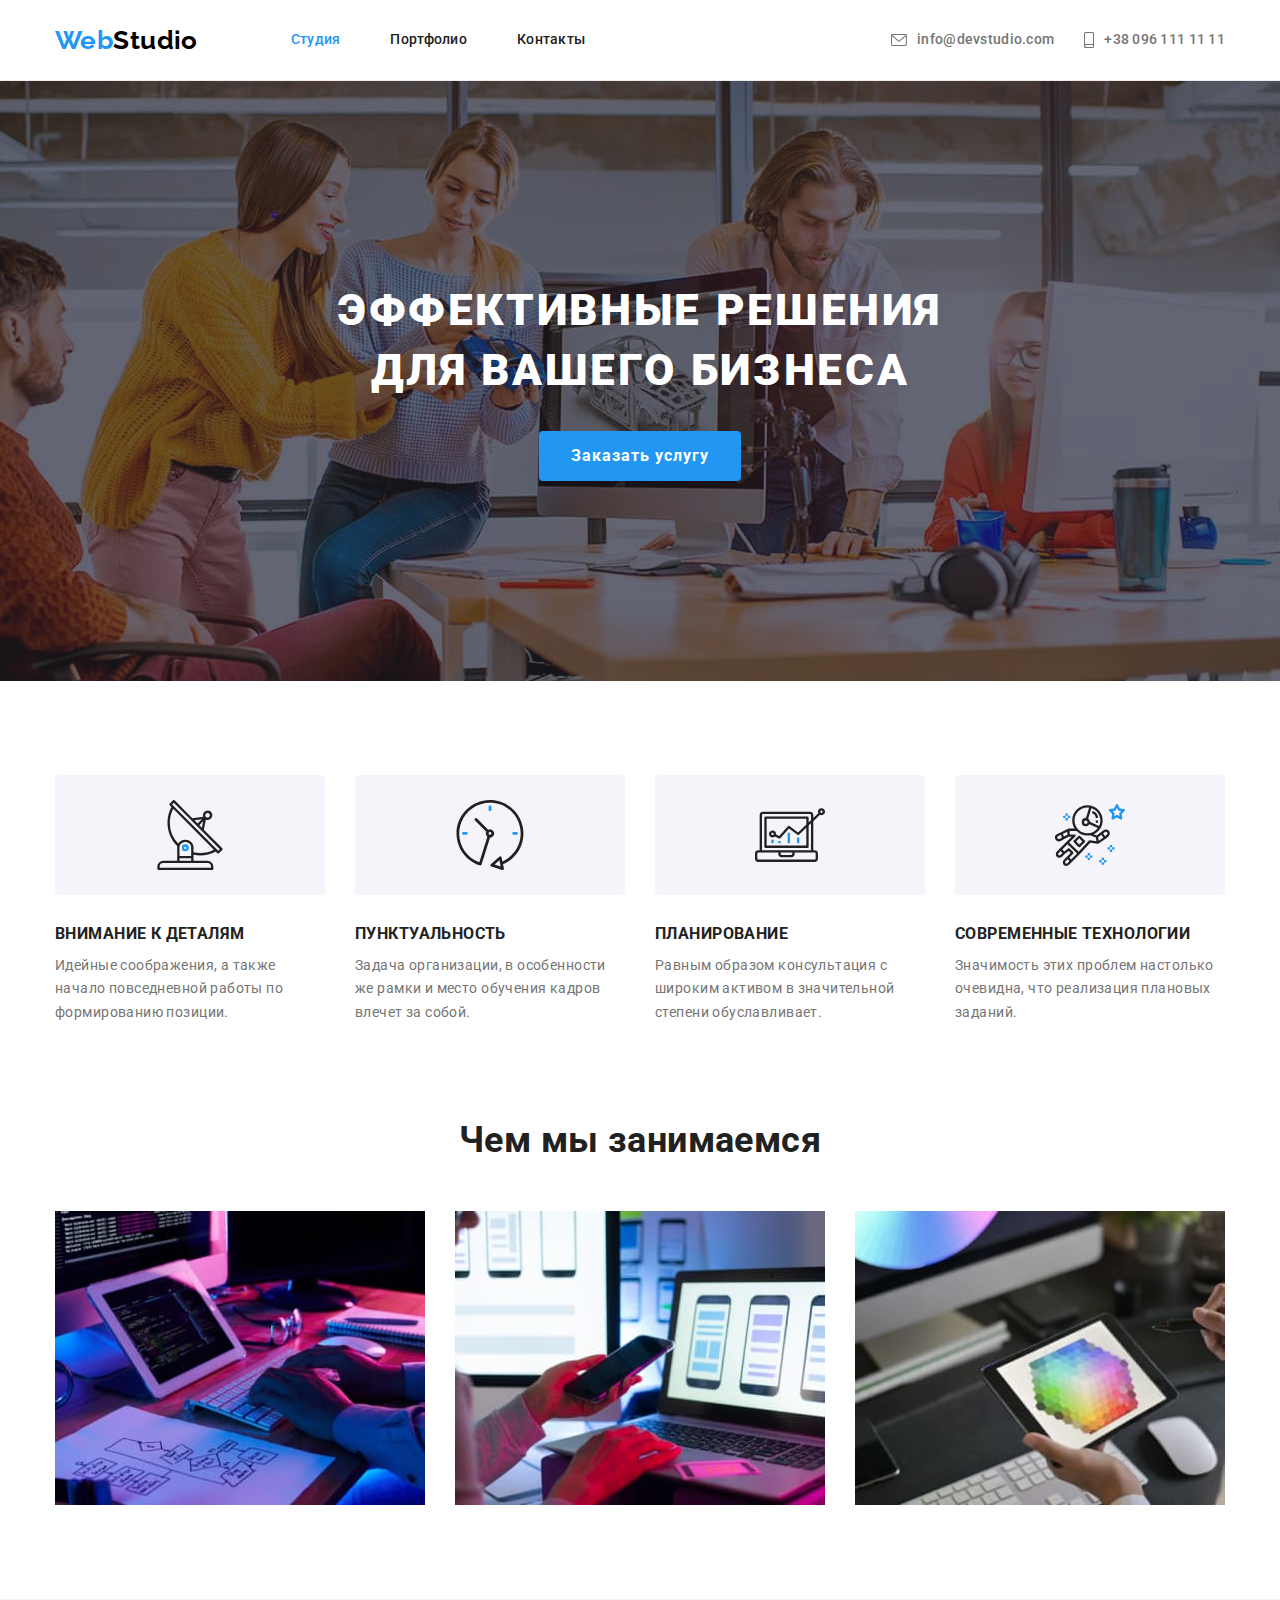
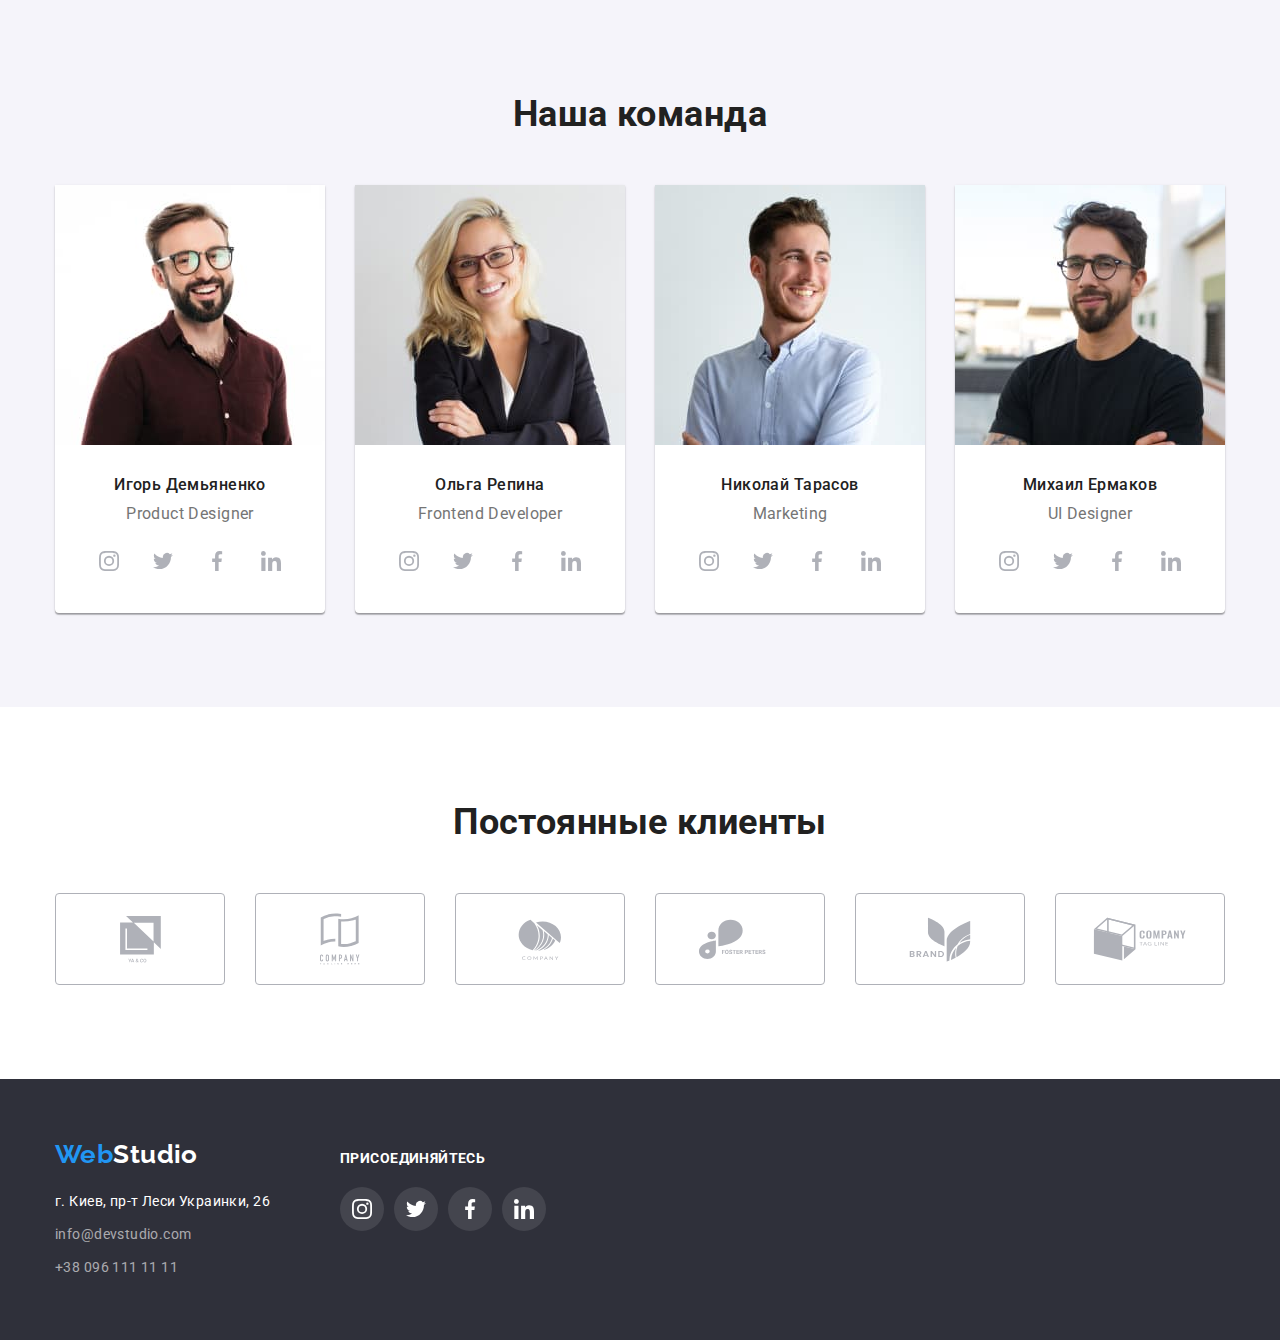
==== index.html @ 4eb022dc "hw5" ====
<!DOCTYPE html>
<html lang="ru">
    <head>
        <meta charset="UTF-8">
        <meta http-equiv="X-UA-Compatible" content="IE=edge">
        <meta name="viewport" content="width=device-width, initial-scale=1.0">
        <title>Document</title> 

        <link rel="preconnect" href="https://fonts.gstatic.com" />
        <link 
            href="https://fonts.googleapis.com/css2?family=Raleway:wght@700&family=Roboto:wght@400;500;700;900&display=swap"
            rel="stylesheet" />
        <link rel="stylesheet" href="https://cdnjs.cloudflare.com/ajax/libs/modern-normalize/1.0.0/modern-normalize.min.css" />
        <link rel="stylesheet" href="./css/styles.css" />
    </head>

  
    <body>
        <!-- Шапка -->
        <header class="page-header">
            <div class="container header">
                <nav class="header-links"> 
                    <!-- Логотип, название сайта и ссылка на Главную-->
                    <a class="logo" href="/">
                        Web<span class="logo-part">Studio</span>
                    </a>

                    <!-- Навигация в шапке -->
                    <ul class="site-nav list"> 
                        <li class="item"><a href="./index.html" class="link current">Студия</a></li>
                        <li class="item"><a href="./portfolio.html" class="link">Портфолио</a></li>
                        <li class="item"><a href="./contacts.html" class="link">Контакты</a></li>
                    </ul>
                </nav>

                <ul class="contacts list">
                    <li class="item">
                        <a href="mailto:info@devstudio.com" class="link">
                            <svg class="icon envelope" width="16" height="12">
                                <use href="./images/icons.svg#envelope"></use>
                            </svg>
                            info@devstudio.com
                        </a>
                    </li>
                    <li class="item">
                        <a href="tel:+380961111111" class="link">
                            <svg class="icon smartphone" width="10" height="16">
                                <use href="./images/icons.svg#smartphone"></use>
                            </svg>
                            +38 096 111 11 11
                        </a>
                    </li>
                </ul>
            </div>
        </header>

        <main>
            <!-- Баннер -->
            <section class="banner">
                <h1 class="banner-title">ЭФФЕКТИВНЫЕ РЕШЕНИЯ<br />ДЛЯ ВАШЕГО БИЗНЕСА</h1>
                <button type="button" class="buttons banner-button">Заказать услугу</button>
            </section>

            <!-- Особенности -->
            <section class="section">
                <div class="container">
                    <ul class="features list">
                        <li class="item">
                            <div class="features-icons">
                                <svg class="icon" width="70" height="70">
                                    <use href="./images/icons.svg#antenna"></use>
                                </svg>
                            </div>
                            <h3 class="features-title">ВНИМАНИЕ К ДЕТАЛЯМ</h3>
                            <p class="features-text">Идейные соображения, а также начало повседневной работы по формированию позиции.</p>
                        </li>
                        <li class="item">
                            <div class="features-icons">
                                <svg class="icon" width="70" height="70">
                                    <use href="./images/icons.svg#clock"></use>
                                </svg>
                            </div>
                            <h3 class="features-title">ПУНКТУАЛЬНОСТЬ</h3>
                            <p class="features-text">Задача организации, в особенности же рамки и место обучения кадров влечет за собой.</p>
                        </li>
                        <li class="item">
                            <div class="features-icons">
                                <svg class="icon" width="70" height="70">
                                    <use href="./images/icons.svg#diagram"></use>
                                </svg>
                            </div>
                            <h3 class="features-title" >ПЛАНИРОВАНИЕ</h3>
                            <p class="features-text">Равным образом консультация с широким активом в значительной степени обуславливает.</p>
                        </li>
                        <li class="item">
                            <div class="features-icons">
                                <svg class="icon" width="70" height="70">
                                    <use href="./images/icons.svg#astronaut"></use>
                                </svg>
                            </div>
                            <h3 class="features-title">СОВРЕМЕННЫЕ ТЕХНОЛОГИИ</h3>
                            <p class="features-text">Значимость этих проблем настолько очевидна, что реализация плановых заданий.</p>
                        </li>
                    </ul>
                </div>
            </section>

            <!-- Чем мы занимаемся -->
            <section class="section working">
                <div class="container">
                    <h2 class="section-title">Чем мы занимаемся</h2>
                    <ul class="img-work list">
                        <li class="item"><img src="./images/img.jpg" alt="Компьютер" width="370" height="294"></li>
                        <li class="item"><img src="./images/img2.jpg" alt="Телефон" width="370" height="294"></li>
                        <li class="item"><img src="./images/img3.jpg" alt="Планшет" width="370" height="294"></li>
                    </ul>
                </div>
            </section>

            <!-- Наша команда -->
            <section class="section team">
                <div class="container">
                    <h2 class="section-title">Наша команда</h2>
                    <ul class="dream-team list">
                        <li class="team-member">
                            <img src="./images/photo1.jpg" alt="Игорь Демьяненко" width="270" height="260">
                            <div class="member-content">
                                <h3 class="member-name">Игорь Демьяненко</h3>
                                <p class="member-position">Product Designer</p>
                            
                                <ul class="member-pages list">
                                    <li class="page item">
                                        <a href="" class="page-icon link" aria-label="Instagram">
                                            <svg class="icon" width="20" height="20">
                                                <use href="./images/icons.svg#instagram"></use>
                                            </svg>
                                        </a>
                                    </li>

                                    <li class="page item">
                                        <a href="" class="page-icon link" aria-label="Twitter">
                                            <svg class="icon" width="20" height="20">
                                                <use href="./images/icons.svg#twitter"></use>
                                            </svg>
                                        </a>
                                    </li>

                                    <li class="page item">
                                        <a href="" class="page-icon link" aria-label="Facebook">
                                            <svg class="icon" width="20" height="20">
                                                <use href="./images/icons.svg#facebook"></use>
                                            </svg>
                                        </a>
                                    </li>

                                    <li class="page item">
                                        <a href="" class="page-icon link" aria-label="Linkedin">
                                            <svg class="icon" width="20" height="20">
                                                <use href="./images/icons.svg#linkedin"></use>
                                            </svg>
                                        </a>
                                    </li>
                                </ul>
                            </div>
                        </li>
                        <li class="team-member">
                            <img src="./images/photo2.jpg" alt="Ольга Репина" width="270" height="260">
                            <div class="member-content">
                                <h3 class="member-name">Ольга Репина</h3>
                                <p class="member-position">Frontend Developer</p>

                                <ul class="member-pages list">
                                    <li class="page item">
                                        <a href="" class="page-icon link" aria-label="Instagram">
                                            <svg class="icon" width="20" height="20">
                                                <use href="./images/icons.svg#instagram"></use>
                                            </svg>
                                        </a>
                                    </li>
                                
                                    <li class="page item">
                                        <a href="" class="page-icon link" aria-label="Twitter">
                                            <svg class="icon" width="20" height="20">
                                                <use href="./images/icons.svg#twitter"></use>
                                            </svg>
                                        </a>
                                    </li>
                                
                                    <li class="page item">
                                        <a href="" class="page-icon link" aria-label="Facebook">
                                            <svg class="icon" width="20" height="20">
                                                <use href="./images/icons.svg#facebook"></use>
                                            </svg>
                                        </a>
                                    </li>
                                
                                    <li class="page item">
                                        <a href="" class="page-icon link" aria-label="Linkedin">
                                            <svg class="icon" width="20" height="20">
                                                <use href="./images/icons.svg#linkedin"></use>
                                            </svg>
                                        </a>
                                    </li>
                                </ul>
                            </div>
                        </li>
                        <li class="team-member">
                            <img src="./images/photo3.jpg" alt="Николай Тарасов" width="270" height="260">
                            <div class="member-content">
                                <h3 class="member-name">Николай Тарасов</h3>
                                <p class="member-position">Marketing</p>

                                <ul class="member-pages list">
                                    <li class="page item">
                                        <a href="" class="page-icon link" aria-label="Instagram">
                                            <svg class="icon" width="20" height="20">
                                                <use href="./images/icons.svg#instagram"></use>
                                            </svg>
                                        </a>
                                    </li>
                                
                                    <li class="page item">
                                        <a href="" class="page-icon link" aria-label="Twitter">
                                            <svg class="icon" width="20" height="20">
                                                <use href="./images/icons.svg#twitter"></use>
                                            </svg>
                                        </a>
                                    </li>
                                
                                    <li class="page item">
                                        <a href="" class="page-icon link" aria-label="Facebook">
                                            <svg class="icon" width="20" height="20">
                                                <use href="./images/icons.svg#facebook"></use>
                                            </svg>
                                        </a>
                                    </li>
                                
                                    <li class="page item">
                                        <a href="" class="page-icon link" aria-label="Linkedin">
                                            <svg class="icon" width="20" height="20">
                                                <use href="./images/icons.svg#linkedin"></use>
                                            </svg>
                                        </a>
                                    </li>
                                </ul>
                            </div>
                        </li>
                        <li class="team-member">
                            <img src="./images/photo4.jpg" alt="Михаил Ермаков" width="270" height="260">
                            <div class="member-content">
                                <h3 class="member-name">Михаил Ермаков</h3>
                                <p class="member-position">UI Designer</p>

                                <ul class="member-pages list">
                                    <li class="page item">
                                        <a href="" class="page-icon link" aria-label="Instagram">
                                            <svg class="icon" width="20" height="20">
                                                <use href="./images/icons.svg#instagram"></use>
                                            </svg>
                                        </a>
                                    </li>
                                
                                    <li class="page item">
                                        <a href="" class="page-icon link" aria-label="Twitter">
                                            <svg class="icon" width="20" height="20">
                                                <use href="./images/icons.svg#twitter"></use>
                                            </svg>
                                        </a>
                                    </li>
                                
                                    <li class="page item">
                                        <a href="" class="page-icon link" aria-label="Facebook">
                                            <svg class="icon" width="20" height="20">
                                                <use href="./images/icons.svg#facebook"></use>
                                            </svg>
                                        </a>
                                    </li>
                                
                                    <li class="page item">
                                        <a href="" class="page-icon link" aria-label="Linkedin">
                                            <svg class="icon" width="20" height="20">
                                                <use href="./images/icons.svg#linkedin"></use>
                                            </svg>
                                        </a>
                                    </li>
                                </ul>
                            </div>
                        </li>
                    </ul>
                </div>
            </section>

            <section class="section">
                <div class="container">
                    <h2 class="section-title">Постоянные клиенты</h2>
                
                    <ul class="clients list">
                        <li class="group item">
                            <a href="" class="group-icon link" aria-label="Company">
                                <svg class="icon" width="41" height="46.7">
                                    <use href="./images/icons.svg#group"></use>
                                </svg>
                            </a>
                        </li>

                        <li class="group item">
                            <a href="" class="group-icon link" aria-label="Company">
                                <svg class="icon" width="40" height="52">
                                    <use href="./images/icons.svg#group-2"></use>
                                </svg>
                            </a>
                        </li>

                        <li class="group item">
                            <a href="" class="group-icon link" aria-label="Company">
                                <svg class="icon" width="43.46" height="41.18">
                                    <use href="./images/icons.svg#group-3"></use>
                                </svg>
                            </a>
                        </li>

                        <li class="group item">
                            <a href="" class="group-icon link" aria-label="Company">
                                <svg class="icon" width="84.44" height="40.62">
                                    <use href="./images/icons.svg#group-4"></use>
                                </svg>
                            </a>
                        </li>

                        <li class="group item">
                            <a href="" class="group-icon link" aria-label="Company">
                                <svg class="icon" width="62.54" height="45.43">
                                    <use href="./images/icons.svg#group-5"></use>
                                </svg>
                            </a>
                        </li>

                        <li class="group item">
                            <a href="" class="group-icon link" aria-label="Company">
                                <svg class="icon" width="93.79" height="43.93">
                                    <use href="./images/icons.svg#group-6"></use>
                                </svg>
                            </a>
                        </li>
                    </ul>
                </div>
            </section>

        </main>

        <!-- Подвал -->
        <footer class="footer">
            <div class="container">
                <div class="footer-address">
                    <!-- Логотип, название сайта и ссылка на Главную-->
                    <a class="logo" href="/">
                        Web<span class="logo-part">Studio</span>
                    </a>

                    <address class="address">
                        <p class="address-text">г. Киев, пр-т Леси Украинки, 26</p>
                
                        <ul class="list">
                            <li class="item"><a href="mailto:info@devstudio.com" class="link">info@devstudio.com</a></li>
                            <li class="item"><a href="tel:+380961111111" class="link">+38 096 111 11 11</a></li>
                        </ul>
                    </address>
                </div>

                <div class="social">
                    <h3 class="title">ПРИСОЕДИНЯЙТЕСЬ</h3>

                    <ul class="social-pages list">
                        <li class="page item">
                            <a href="" class="page-icon link" aria-label="Instagram">
                                <svg class="icon" width="20" height="20">
                                    <use href="./images/icons.svg#instagram"></use>
                                </svg>
                            </a>
                        </li>
                    
                        <li class="page item">
                            <a href="" class="page-icon link" aria-label="Twitter">
                                <svg class="icon" width="20" height="20">
                                    <use href="./images/icons.svg#twitter"></use>
                                </svg>
                            </a>
                        </li>
                    
                        <li class="page item">
                            <a href="" class="page-icon link" aria-label="Facebook">
                                <svg class="icon" width="20" height="20">
                                    <use href="./images/icons.svg#facebook"></use>
                                </svg>
                            </a>
                        </li>
                    
                        <li class="page item">
                            <a href="" class="page-icon link" aria-label="Linkedin">
                                <svg class="icon" width="20" height="20">
                                    <use href="./images/icons.svg#linkedin"></use>
                                </svg>
                            </a>
                        </li>
                    </ul>

                </div>
            </div>

        </footer>

    </body>
</html>
---- css/styles.css ----
:root {
  --primery-text-color: #212121;
  --title-text-color: #757575;
  --accent-color: #2196f3;
  --white-text-color: #ffffff;
  --logo-header-part-color: #000000;
  --logo-footer-part-color: #ffffff;
  --contacts-header-color: #757575;
  --contacts-footer-color: rgba(255, 255, 255, 0.6);

  --banner-btn-hover-color: #188ce8;
  --primery-bg-color: #ffffff;
  --second-bg-color: #2f303a;
  --icon-bg-color: #f5f4fa;
  --icon-fill-color: #afb1b8;
  --footer-icon-bg-color: rgba(255, 255, 255, 0.1);

  --border-header-color: #ececec;
  --card-border-color: #eeeeee;

  --card-shadow: 0px 1px 3px rgba(0, 0, 0, 0.12),
    0px 1px 1px rgba(0, 0, 0, 0.14), 0px 2px 1px rgba(0, 0, 0, 0.2);
  --filters-shadow: 0px 3px 1px rgba(0, 0, 0, 0.1),
    0px 1px 2px rgba(0, 0, 0, 0.08), 0px 2px 2px rgba(0, 0, 0, 0.12);
  --card-projects-shadow: 0px 1px 1px rgba(0, 0, 0, 0.12),
    0px 4px 4px rgba(0, 0, 0, 0.06), 1px 4px 6px rgba(0, 0, 0, 0.16);

  --card-gap: 30px;
}

/* Общие свойства */

/* страница */
body {
  font-family: Roboto, sans-serif;
  font-weight: 700;
  font-size: 14px;
  letter-spacing: 0.03em;

  background-color: var(--primery-bg-color);
  color: var(--primery-text-color);
}

/* все img-файлы */
img {
  display: block;
  max-width: 100%;
  height: auto;
}

/* маркеры в списках */
.list {
  padding: 0;
  margin: 0;

  list-style: none;
}

/* все контейнеры */
.container {
  width: 1200px;
  padding-left: 15px;
  padding-right: 15px;
  margin-left: auto;
  margin-right: auto;
}

/* шапка */
.page-header {
  border-bottom: 1px solid var(--border-header-color);
}

.container.header {
  display: flex;
  align-items: center;
}

.header-links {
  display: flex;
  align-items: center;
}

.page-header .link {
  font-weight: 500;
  line-height: 1.14;
  letter-spacing: 0.02em;
  text-decoration: none;
}

/* логотип в шапке */
.logo {
  margin-right: 93px;

  font-family: Raleway, sans-serif;
  font-size: 26px;
  line-height: 1.19;
  text-decoration: none;

  color: var(--accent-color);
}

.page-header .logo-part {
  color: var(--logo-header-part-color);
}

/* навигация сайта */
.site-nav {
  display: flex;
}

.site-nav .item:not(:last-child) {
  margin-right: 50px;
}

.site-nav .link {
  display: block;
  padding-top: 32px;
  padding-bottom: 32px;

  color: var(--primery-text-color);
}

.site-nav .link:hover,
.site-nav .link:focus,
.site-nav .link:active {
  color: var(--accent-color);
}

.site-nav .link.current {
  color: var(--accent-color);
}

/* контакты в шапке */
.contacts {
  display: flex;
  margin-left: auto;
}

.contacts .item:not(:last-child) {
  margin-right: 30px;
}

.contacts .item {
  color: var(--contacts-header-color);
}

.contacts .link {
  display: flex;

  align-items: center;

  padding-top: 32px;
  padding-bottom: 32px;

  color: var(--contacts-header-color);
}

.contacts .link:hover,
.contacts .link:focus,
.contacts .link:active {
  color: var(--accent-color);
}

.contacts .icon {
  margin-right: 10px;

  fill: currentColor;
}

.contacts .icon:hover,
.contacts .icon:focus {
  fill: var(--accent-color);
}

/* баннер */
.banner {
  max-width: 1600px;
  height: 600px;

  padding-top: 200px;
  padding-bottom: 200px;
  margin-left: auto;
  margin-right: auto;

  text-align: center;

  background-color: var(--second-bg-color);
  background-image: linear-gradient(
      rgba(47, 48, 58, 0.4),
      rgba(47, 48, 58, 0.4)
    ),
    url(../images/img-bg.jpg);
  background-repeat: no-repeat;
  background-size: cover;
  background-position: center;
}

.banner-title {
  margin-top: 0;
  margin-bottom: var(--card-gap);

  font-weight: 900;
  font-size: 44px;
  line-height: 1.36;
  letter-spacing: 0.06em;
  text-transform: uppercase;

  color: var(--white-text-color);
}

/* кнопка в баннере */
.buttons {
  font-family: inherit;
  font-style: normal;
  font-size: 16px;
  text-align: center;

  border-radius: 4px;

  cursor: pointer;
}

.buttons.banner-button {
  padding: 10px 32px;
  min-width: 200px;

  font-weight: 700;
  line-height: 1.9;
  letter-spacing: 0.06em;

  color: var(--white-text-color);
  background-color: var(--accent-color);
  border: transparent;
  box-shadow: 0px 4px 4px rgba(0, 0, 0, 0.15);
}

.buttons.banner-button:hover,
.buttons.banner-button:focus {
  background-color: var(--banner-btn-hover-color);
}

/* все секции, кроме баннера */
.section {
  padding-top: 94px;
  padding-bottom: 94px;
}

/* все заголовки секций */
.section-title {
  margin-top: 0;
  margin-bottom: 50px;

  font-size: 36px;
  line-height: 1.17;
  text-align: center;

  color: var(--primery-text-color);
}

/* особенности */
.features {
  display: flex;
}

.features .item {
  width: calc((100% - 90px) / 4);
}

.features .item:not(:last-child) {
  margin-right: var(--card-gap);
}

.features-icons {
  display: flex;
  justify-content: center;
  align-items: center;

  height: 120px;
  margin-bottom: 30px;

  background-color: var(--icon-bg-color);
  border-radius: 4px;
}

.features-title {
  margin-top: 0;
  margin-bottom: 10px;

  line-height: 1.14;
  text-transform: uppercase;

  color: var(--primery-text-color);
}

.features-text {
  margin-top: 0;
  margin-bottom: 0;

  font-weight: 400;
  line-height: 1.7;

  color: var(--title-text-color);
}

/* чем мы занимаемся */
.section.working {
  padding-top: 0;
}

.img-work {
  display: flex;
}

.img-work .item {
  width: calc((100% - 60px) / 3);
}

.img-work .item:not(:last-child) {
  margin-right: var(--card-gap);
}

/* наша команда */
.section.team {
  background-color: var(--icon-bg-color);
}

.dream-team {
  display: flex;
}

.team-member {
  width: calc((100% - 90px) / 4);

  background-color: var(--primery-bg-color);
  box-shadow: var(--card-shadow);
  border-radius: 0px 0px 4px 4px;
  overflow: hidden;
}

.team-member:not(:last-child) {
  margin-right: var(--card-gap);
}

.member-content {
  padding-top: 30px;
  padding-bottom: 30px;
}

.member-name {
  margin-top: 0;
  margin-bottom: 10px;

  font-weight: 500;
  font-size: 16px;
  line-height: 1.19;
  text-align: center;

  color: var(--primery-text-color);
}

.member-position {
  margin-top: 0;
  margin-bottom: 16px;

  font-weight: 400;
  font-size: 16px;
  line-height: 1.19;
  text-align: center;

  color: var(--title-text-color);
}

.member-pages {
  display: flex;
  justify-content: center;
}

.member-pages .page:not(:last-child) {
  margin-right: 10px;
}

.member-pages .page-icon {
  display: flex;
  justify-content: center;
  align-items: center;
  border-radius: 50%;

  width: 44px;
  height: 44px;

  color: var(--icon-fill-color);
}

.member-pages .page-icon:hover,
.member-pages .page-icon:focus {
  background-color: var(--accent-color);
  color: var(--primery-bg-color);
}

.page-icon .icon {
  fill: currentColor;
}

/* постоянные клиенты */
.clients {
  display: flex;
}

.clients .group:not(:last-child) {
  margin-right: 30px;
}

.clients .group-icon {
  display: flex;
  justify-content: center;
  align-items: center;

  width: 170px;
  height: 92px;

  color: var(--icon-fill-color);
  border: 1px solid var(--icon-fill-color);
  border-radius: 4px;
}

.clients .group-icon:hover,
.clients .group-icon:focus {
  border-color: var(--accent-color);
  color: var(--accent-color);
}

.group .icon {
  fill: currentColor;
}

/* подвал */
.footer {
  padding: 60px 0;

  background-color: var(--second-bg-color);
}

.footer .container {
  display: flex;
  align-items: baseline;
}

.footer-address {
  margin-right: 70px;
}

.footer-address .logo {
  display: inline-block;

  margin-right: 0;
  margin-bottom: 20px;
}

.footer-address .logo-part {
  color: var(--logo-footer-part-color);
}

.footer-address .address {
  font-style: normal;
  font-weight: 400;
  line-height: 1.7;

  color: var(--white-text-color);
}

.footer-address .address-text {
  margin-top: 0;
  margin-bottom: 9px;
}

/* контакты в подвале */
.footer-address .item:not(:last-child) {
  margin-bottom: 9px;
}

.footer-address .link {
  color: var(--contacts-footer-color);
  text-decoration: none;
}

.footer-address .link:hover,
.footer-address .link:focus,
.footer-address .link:active {
  color: var(--accent-color);
}

.footer .social {
  margin: 0;
}

.social .title {
  margin-top: 0;
  margin-bottom: 20px;

  font-size: 14px;
  line-height: 1.14;
  text-transform: uppercase;

  color: var(--white-text-color);
}

.social-pages {
  display: flex;
}

.social-pages .page:not(:last-child) {
  margin-right: 10px;
}

.social-pages .page-icon {
  display: flex;
  justify-content: center;
  align-items: center;

  width: 44px;
  height: 44px;

  color: var(--primery-bg-color);
  background-color: var(--footer-icon-bg-color);
  border-radius: 50%;
}

.social-pages .page-icon:hover,
.social-pages .page-icon:focus {
  background-color: var(--accent-color);
}

.page-icon .icon {
  fill: currentColor;
}

/* стили для страницы Портфолио */
.btns-filters {
  display: flex;
  justify-content: center;

  margin-bottom: 50px;
}

.btns-filters .item:not(:last-child) {
  margin-right: 8px;
}

.buttons.filter {
  padding: 6px 22px;

  font-weight: 500;
  line-height: 1.6;
  letter-spacing: 0.03em;

  color: var(--primery-text-color);
  background-color: var(--icon-bg-color);
  border: transparent;
}

.buttons.filter:hover,
.buttons.filter:focus,
.buttons.filter:active {
  color: var(--white-text-color);
  background-color: var(--accent-color);
  box-shadow: var(--filters-shadow);
}

.projects {
  display: flex;
  flex-wrap: wrap;
}

.projects .link {
  text-decoration: none;
}

.project {
  box-sizing: border-box;

  width: calc((100% - 60px) / 3);

  background-color: var(--primery-bg-color);
}

.project:not(:nth-child(3n)) {
  margin-right: var(--card-gap);
}

.project:not(:nth-last-child(-n + 3)) {
  margin-bottom: var(--card-gap);
}

.projects .link:hover,
.projects .link:focus {
  box-shadow: var(--card-projects-shadow);
}

.project-content {
  padding: 20px 24px;

  border-top: transparent;
  border-bottom: 1px solid var(--card-border-color);
  border-right: 1px solid var(--card-border-color);
  border-left: 1px solid var(--card-border-color);
}

.project-name {
  margin-top: 0;
  margin-bottom: 4px;

  font-size: 18px;
  line-height: 2;
  letter-spacing: 0.06em;

  color: var(--primery-text-color);
}

.project-type {
  margin: 0;

  font-weight: 400;
  font-size: 16px;
  line-height: 1.9;

  color: var(--title-text-color);
}
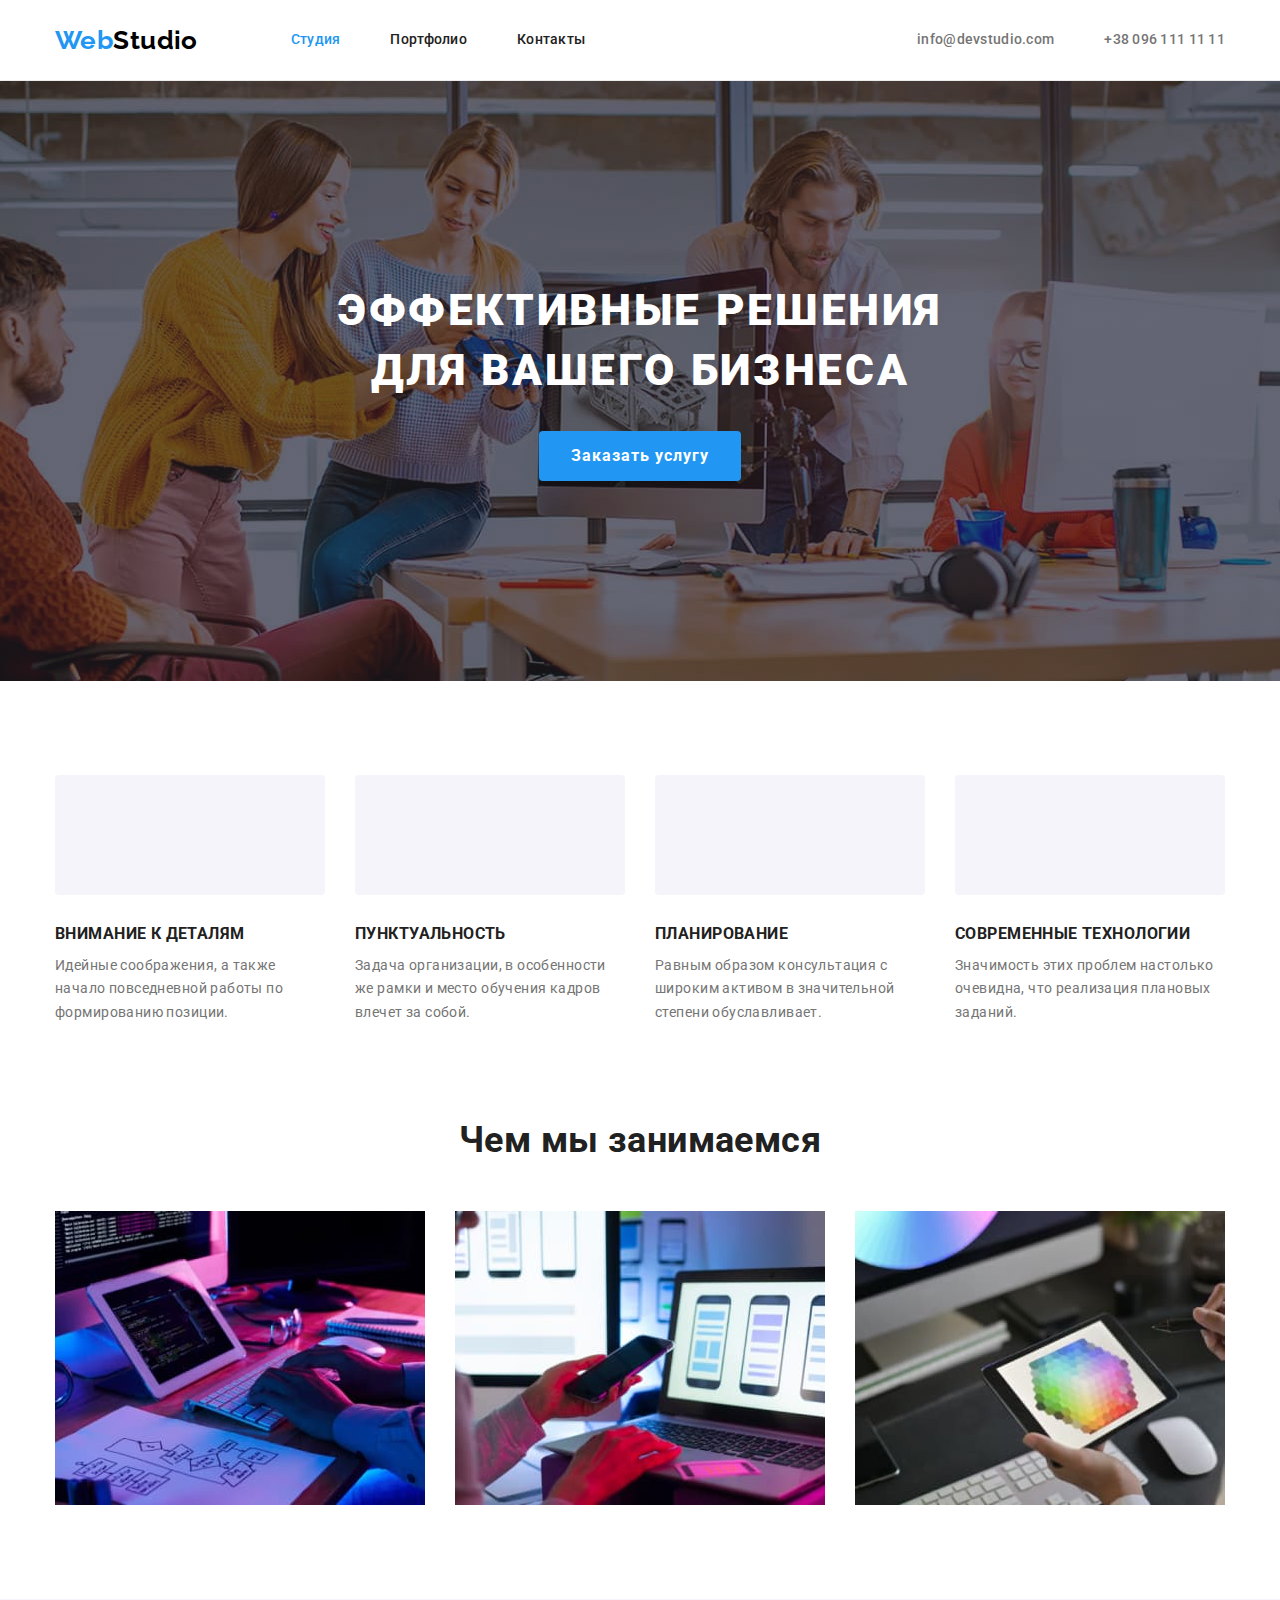
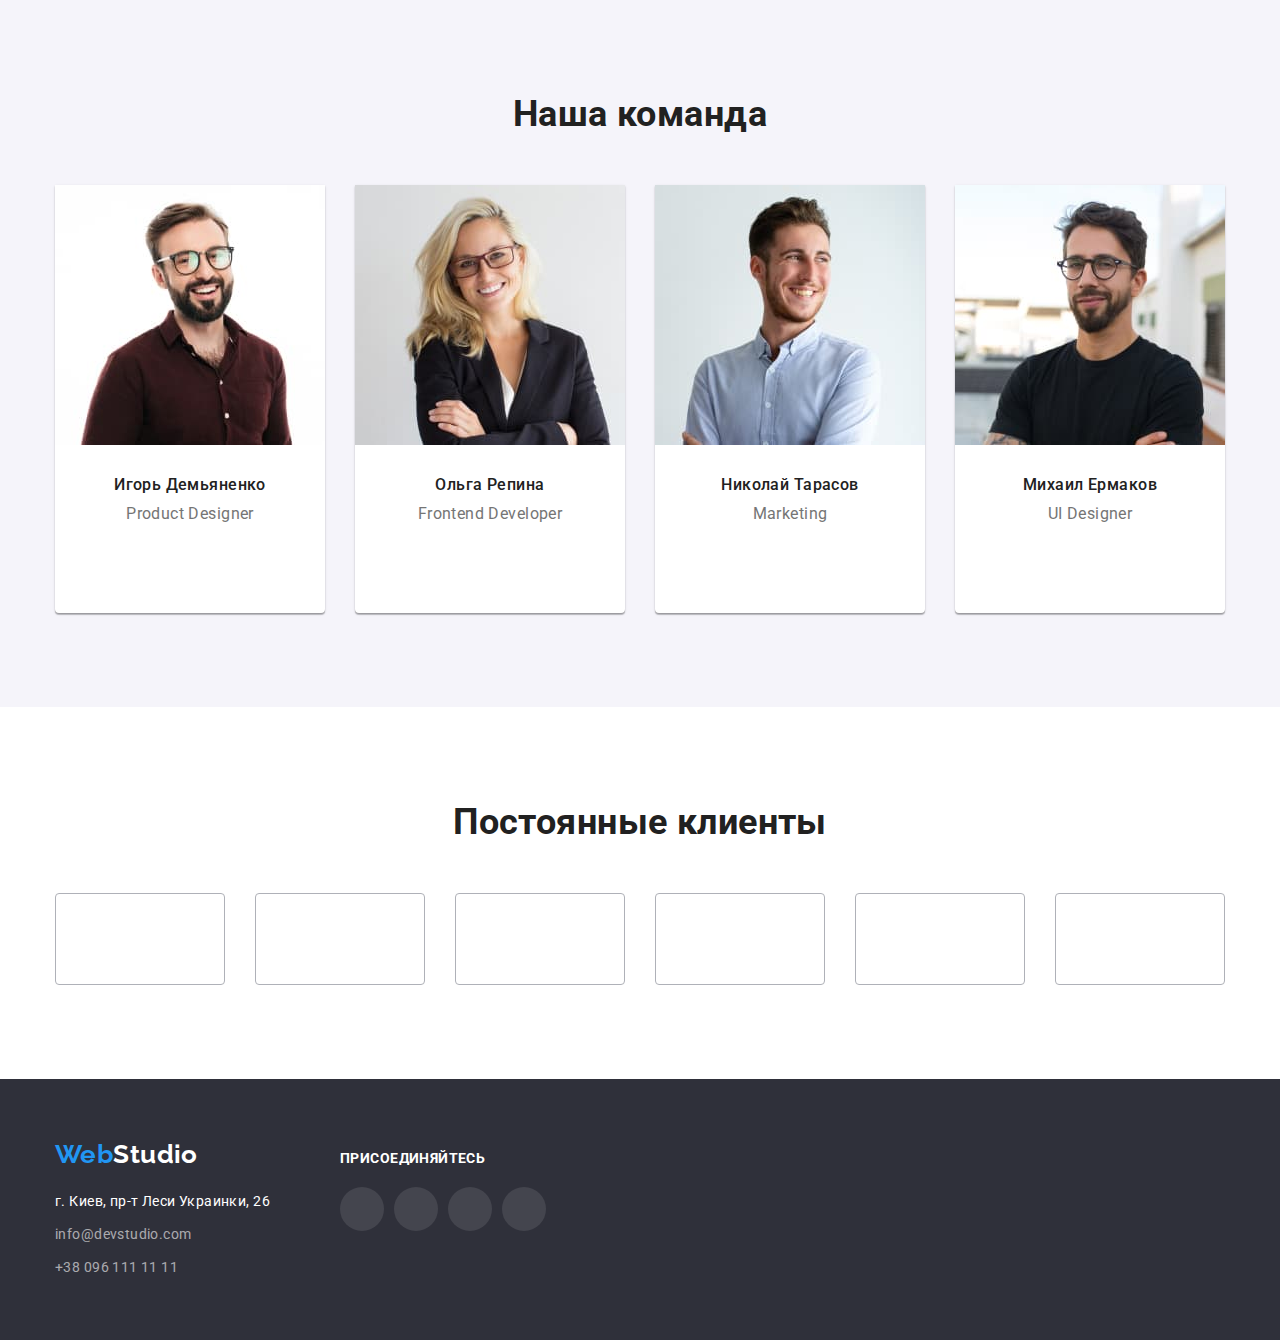
==== commit e36e1ed1: "hw5" ====
--- a/index.html
+++ b/index.html
@@ -409,5 +409,16 @@
 
         </footer>
 
+        <div class="backdrop is-hidden">
+            <div class="modal">
+                <button class="close-btn">
+                    <svg class="close-icon" width="" height="">
+                        <use href="./images/icons.svg#modal-close-btn"></use>
+                    </svg>
+                </button>
+            </div>
+        </div>
+
+        <script src="./js/modal.js"></script>
     </body>
 </html>--- a/css/styles.css
+++ b/css/styles.css
@@ -14,6 +14,7 @@
   --icon-bg-color: #f5f4fa;
   --icon-fill-color: #afb1b8;
   --footer-icon-bg-color: rgba(255, 255, 255, 0.1);
+  --modal-bg-overlay-color: rgba(0, 0, 0, 0.2);
 
   --border-header-color: #ececec;
   --card-border-color: #eeeeee;
@@ -36,6 +37,8 @@
   font-weight: 700;
   font-size: 14px;
   letter-spacing: 0.03em;
+
+  /* padding-top: 80px; */
 
   background-color: var(--primery-bg-color);
   color: var(--primery-text-color);
@@ -68,6 +71,13 @@
 /* шапка */
 .page-header {
   border-bottom: 1px solid var(--border-header-color);
+
+  /* min-height: 80px;
+
+  position: fixed;
+  top: 0;
+  left: 0;
+  width: 100%; */
 }
 
 .container.header {
@@ -571,10 +581,6 @@
   flex-wrap: wrap;
 }
 
-.projects .link {
-  text-decoration: none;
-}
-
 .project {
   box-sizing: border-box;
 
@@ -589,6 +595,34 @@
 
 .project:not(:nth-last-child(-n + 3)) {
   margin-bottom: var(--card-gap);
+}
+
+/* .project-thumb {
+  position: relative;
+}
+
+.project-thumb::before {
+  content: "";
+  display: inline-block;
+  position: absolute;
+  top: 0;
+  left: 0;
+  width: 100%;
+  height: 100%;
+
+  background-color: rgba(33, 150, 243, 0.9);
+
+  opacity: 0;
+}
+
+.project-thumb:hover::before {
+  opacity: 1;
+} */
+
+.projects .link {
+  display: block;
+
+  text-decoration: none;
 }
 
 .projects .link:hover,
@@ -625,3 +659,49 @@
 
   color: var(--title-text-color);
 }
+
+/* модальное окно */
+.backdrop {
+  position: fixed;
+  top: 0;
+  left: 0;
+
+  width: 100%;
+  height: 100%;
+
+  background-color: var(--modal-bg-overlay-color);
+}
+
+.backdrop.is-hidden {
+  opacity: 0;
+  pointer-events: none;
+}
+
+.modal {
+  position: absolute;
+  top: 50%;
+  left: 50%;
+  transform: translate(-50%, -50%);
+
+  min-width: 528px;
+  min-height: 581px;
+
+  background-color: var(--primery-bg-color);
+}
+
+.close-btn {
+  display: flex;
+  justify-content: center;
+  align-items: center;
+
+  width: 30px;
+  height: 30px;
+
+  background-color: var(--primery-bg-color);
+  border: 1px solid rgba(0, 0, 0, 0.1);
+  border-radius: 50%;
+}
+
+.close-icon {
+  outline: 2px solid teal;
+}
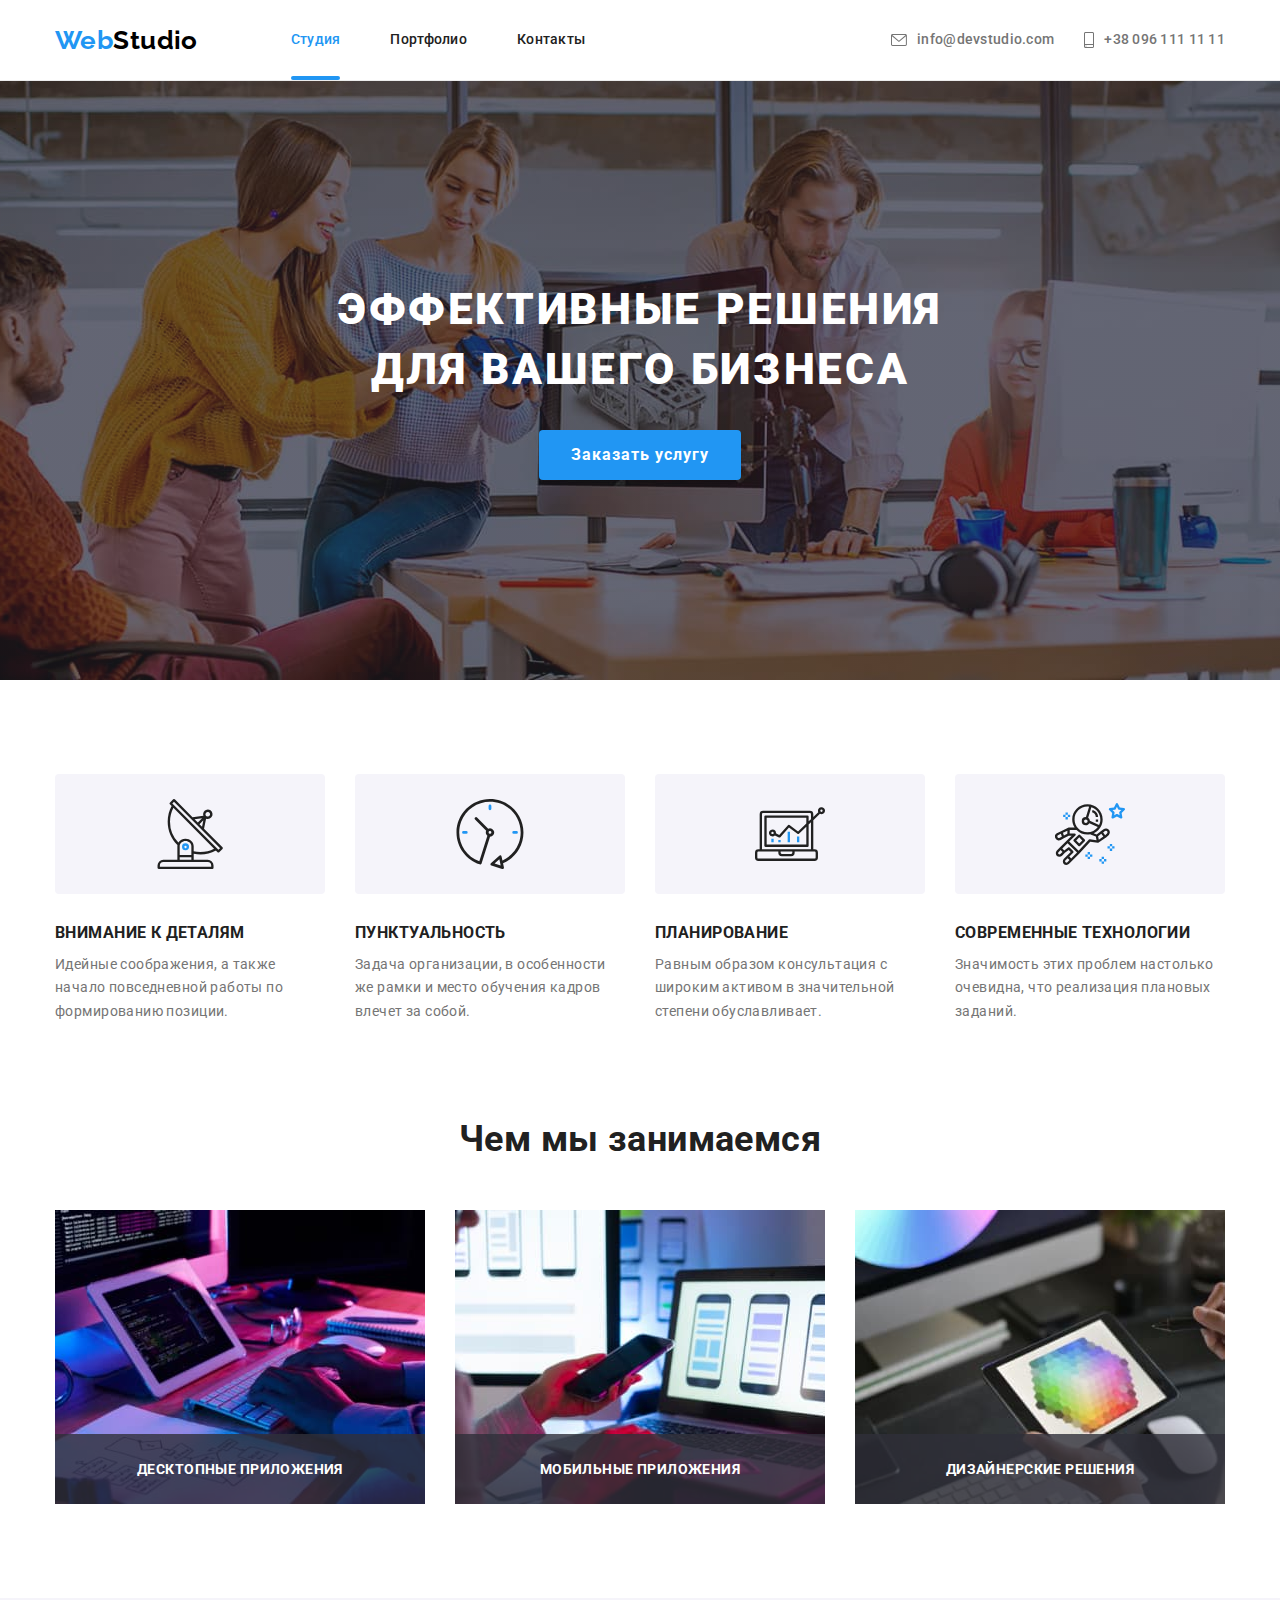
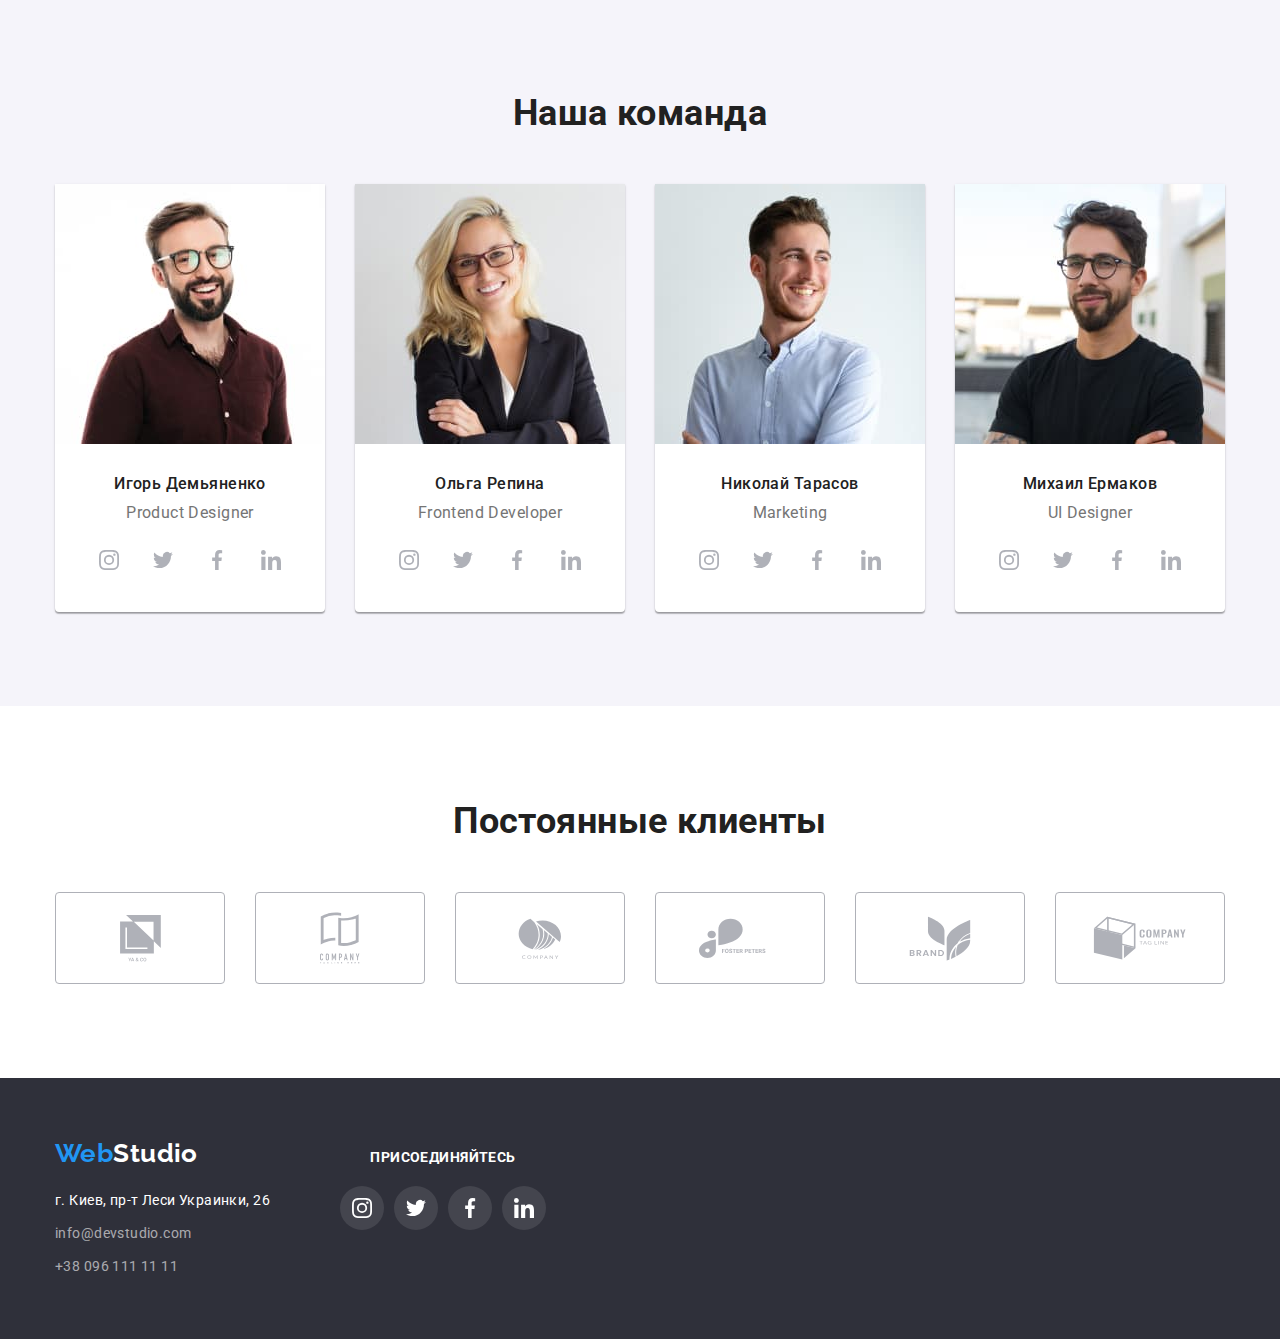
==== commit feacd834: "hw5" ====
--- a/index.html
+++ b/index.html
@@ -58,7 +58,7 @@
             <!-- Баннер -->
             <section class="banner">
                 <h1 class="banner-title">ЭФФЕКТИВНЫЕ РЕШЕНИЯ<br />ДЛЯ ВАШЕГО БИЗНЕСА</h1>
-                <button type="button" class="buttons banner-button">Заказать услугу</button>
+                <button data-modal-open type="button" class="buttons banner-button">Заказать услугу</button>
             </section>
 
             <!-- Особенности -->
@@ -110,9 +110,24 @@
                 <div class="container">
                     <h2 class="section-title">Чем мы занимаемся</h2>
                     <ul class="img-work list">
-                        <li class="item"><img src="./images/img.jpg" alt="Компьютер" width="370" height="294"></li>
-                        <li class="item"><img src="./images/img2.jpg" alt="Телефон" width="370" height="294"></li>
-                        <li class="item"><img src="./images/img3.jpg" alt="Планшет" width="370" height="294"></li>
+                        <li class="item">
+                            <img src="./images/img.jpg" alt="Компьютер" width="370" height="294">
+                            <div class="work-title">
+                                <h3 class="title">ДЕСКТОПНЫЕ ПРИЛОЖЕНИЯ</h3>
+                            </div>
+                        </li>
+                        <li class="item">
+                            <img src="./images/img2.jpg" alt="Телефон" width="370" height="294">
+                            <div class="work-title">
+                                <h3 class="title">МОБИЛЬНЫЕ ПРИЛОЖЕНИЯ</h3>
+                            </div>
+                        </li>
+                        <li class="item">
+                            <img src="./images/img3.jpg" alt="Планшет" width="370" height="294">
+                            <div class="work-title">
+                                <h3 class="title">ДИЗАЙНЕРСКИЕ РЕШЕНИЯ</h3>
+                            </div>
+                        </li>
                     </ul>
                 </div>
             </section>
@@ -409,11 +424,11 @@
 
         </footer>
 
-        <div class="backdrop is-hidden">
+        <div data-modal class="backdrop is-hidden">
             <div class="modal">
-                <button class="close-btn">
-                    <svg class="close-icon" width="" height="">
-                        <use href="./images/icons.svg#modal-close-btn"></use>
+                <button data-modal-close class="close-btn">
+                    <svg class="close-icon" width="11" height="11">
+                        <use href="./images/icons.svg#close"></use>
                     </svg>
                 </button>
             </div>
--- a/css/styles.css
+++ b/css/styles.css
@@ -15,9 +15,12 @@
   --icon-fill-color: #afb1b8;
   --footer-icon-bg-color: rgba(255, 255, 255, 0.1);
   --modal-bg-overlay-color: rgba(0, 0, 0, 0.2);
+  --work-title-bg-color: rgba(47, 48, 58, 0.8);
+  --thumb-bg-color: rgba(33, 150, 243, 0.9);
 
   --border-header-color: #ececec;
   --card-border-color: #eeeeee;
+  --modal-close-border-color: rgba(0, 0, 0, 0.1);
 
   --card-shadow: 0px 1px 3px rgba(0, 0, 0, 0.12),
     0px 1px 1px rgba(0, 0, 0, 0.14), 0px 2px 1px rgba(0, 0, 0, 0.2);
@@ -25,8 +28,12 @@
     0px 1px 2px rgba(0, 0, 0, 0.08), 0px 2px 2px rgba(0, 0, 0, 0.12);
   --card-projects-shadow: 0px 1px 1px rgba(0, 0, 0, 0.12),
     0px 4px 4px rgba(0, 0, 0, 0.06), 1px 4px 6px rgba(0, 0, 0, 0.16);
+  --modal-shadow: 0px 1px 3px rgba(0, 0, 0, 0.12),
+    0px 1px 1px rgba(0, 0, 0, 0.14), 0px 2px 1px rgba(0, 0, 0, 0.2);
+  --banner-button-shadow: 0px 4px 4px rgba(0, 0, 0, 0.15);
 
   --card-gap: 30px;
+  --timing-function: cubic-bezier(0.4, 0, 0.2, 1);
 }
 
 /* Общие свойства */
@@ -38,7 +45,7 @@
   font-size: 14px;
   letter-spacing: 0.03em;
 
-  /* padding-top: 80px; */
+  padding-top: 80px;
 
   background-color: var(--primery-bg-color);
   color: var(--primery-text-color);
@@ -72,12 +79,15 @@
 .page-header {
   border-bottom: 1px solid var(--border-header-color);
 
-  /* min-height: 80px;
+  min-height: 80px;
 
   position: fixed;
   top: 0;
   left: 0;
-  width: 100%; */
+  width: 100%;
+  z-index: 1;
+
+  background-color: var(--primery-bg-color);
 }
 
 .container.header {
@@ -128,6 +138,8 @@
   padding-bottom: 32px;
 
   color: var(--primery-text-color);
+
+  transition: color 250ms var(--timing-function);
 }
 
 .site-nav .link:hover,
@@ -137,7 +149,23 @@
 }
 
 .site-nav .link.current {
+  position: relative;
+
   color: var(--accent-color);
+}
+
+.site-nav .link.current::after {
+  content: "";
+  position: absolute;
+  bottom: 0;
+  left: 0;
+
+  display: inline-block;
+  width: 100%;
+  height: 4px;
+
+  background-color: var(--accent-color);
+  border-radius: 2px;
 }
 
 /* контакты в шапке */
@@ -163,6 +191,8 @@
   padding-bottom: 32px;
 
   color: var(--contacts-header-color);
+
+  transition: color 250ms var(--timing-function);
 }
 
 .contacts .link:hover,
@@ -175,6 +205,8 @@
   margin-right: 10px;
 
   fill: currentColor;
+
+  transition: fill 250ms var(--timing-function);
 }
 
 .contacts .icon:hover,
@@ -241,7 +273,9 @@
   color: var(--white-text-color);
   background-color: var(--accent-color);
   border: transparent;
-  box-shadow: 0px 4px 4px rgba(0, 0, 0, 0.15);
+  box-shadow: var(--banner-button-shadow);
+
+  transition: background-color 250ms var(--timing-function);
 }
 
 .buttons.banner-button:hover,
@@ -322,11 +356,39 @@
 }
 
 .img-work .item {
+  position: relative;
+
   width: calc((100% - 60px) / 3);
 }
 
 .img-work .item:not(:last-child) {
   margin-right: var(--card-gap);
+}
+
+.work-title {
+  position: absolute;
+  bottom: 0;
+  left: 0;
+
+  display: flex;
+  justify-content: center;
+  align-items: center;
+
+  width: 100%;
+  height: 70px;
+
+  background-color: var(--work-title-bg-color);
+}
+
+.title {
+  margin: 0;
+
+  font-size: 14px;
+  line-height: 0.9;
+  text-align: center;
+  text-transform: uppercase;
+
+  color: var(--white-text-color);
 }
 
 /* наша команда */
@@ -399,6 +461,9 @@
   height: 44px;
 
   color: var(--icon-fill-color);
+
+  transition: color 250ms var(--timing-function),
+    background-color 250ms var(--timing-function);
 }
 
 .member-pages .page-icon:hover,
@@ -431,6 +496,9 @@
   color: var(--icon-fill-color);
   border: 1px solid var(--icon-fill-color);
   border-radius: 4px;
+
+  transition: border-color 250ms var(--timing-function),
+    color 250ms var(--timing-function);
 }
 
 .clients .group-icon:hover,
@@ -491,6 +559,8 @@
 .footer-address .link {
   color: var(--contacts-footer-color);
   text-decoration: none;
+
+  transition: color 250ms var(--timing-function);
 }
 
 .footer-address .link:hover,
@@ -533,6 +603,8 @@
   color: var(--primery-bg-color);
   background-color: var(--footer-icon-bg-color);
   border-radius: 50%;
+
+  transition: background-color 250ms var(--timing-function);
 }
 
 .social-pages .page-icon:hover,
@@ -566,6 +638,10 @@
   color: var(--primery-text-color);
   background-color: var(--icon-bg-color);
   border: transparent;
+
+  transition: color 250ms var(--timing-function),
+    background-color 250ms var(--timing-function),
+    box-shadow color 250ms var(--timing-function);
 }
 
 .buttons.filter:hover,
@@ -576,14 +652,13 @@
   box-shadow: var(--filters-shadow);
 }
 
+/* projects cards */
 .projects {
   display: flex;
   flex-wrap: wrap;
 }
 
 .project {
-  box-sizing: border-box;
-
   width: calc((100% - 60px) / 3);
 
   background-color: var(--primery-bg-color);
@@ -597,37 +672,60 @@
   margin-bottom: var(--card-gap);
 }
 
-/* .project-thumb {
+.projects .link {
+  display: block;
+
+  text-decoration: none;
+
+  transition: box-shadow 250ms var(--timing-function);
+}
+
+.projects .link:hover,
+.projects .link:focus {
+  box-shadow: var(--card-projects-shadow);
+}
+
+.project-thumb {
   position: relative;
-}
-
-.project-thumb::before {
-  content: "";
-  display: inline-block;
+  overflow: hidden;
+}
+
+.project-description {
   position: absolute;
   top: 0;
   left: 0;
   width: 100%;
   height: 100%;
 
-  background-color: rgba(33, 150, 243, 0.9);
-
-  opacity: 0;
-}
-
-.project-thumb:hover::before {
-  opacity: 1;
-} */
-
-.projects .link {
-  display: block;
-
-  text-decoration: none;
-}
-
-.projects .link:hover,
-.projects .link:focus {
-  box-shadow: var(--card-projects-shadow);
+  background-color: var(--thumb-bg-color);
+
+  transition: transform 250ms var(--timing-function);
+
+  transform: translateY(100%);
+}
+
+.projects .link:hover .project-description {
+  transform: translateY(0);
+}
+
+.description {
+  position: absolute;
+  top: 50%;
+  left: 50%;
+  transform: translate(-50%, -50%);
+
+  margin: 0;
+
+  width: 322px;
+  height: 168px;
+
+  font-weight: 400;
+  font-size: 18px;
+  line-height: 28px;
+  /* line height: 0.64; */
+  /* line-height ставила 0.64 но почему то не работает */
+
+  color: var(--white-text-color);
 }
 
 .project-content {
@@ -670,27 +768,42 @@
   height: 100%;
 
   background-color: var(--modal-bg-overlay-color);
+
+  opacity: 1;
+  transition: opacity 250ms var(--timing-function);
 }
 
 .backdrop.is-hidden {
   opacity: 0;
   pointer-events: none;
+}
+
+.backdrop.is-hidden .modal {
+  transform: translate(-50%, -50%) scale(1.1);
 }
 
 .modal {
   position: absolute;
   top: 50%;
   left: 50%;
-  transform: translate(-50%, -50%);
 
   min-width: 528px;
   min-height: 581px;
 
   background-color: var(--primery-bg-color);
+  box-shadow: var(--modal-shadow);
+  border-radius: 4px;
+
+  transform: translate(-50%, -50%) scale(1);
+  transition: transform 250ms var(--timing-function);
 }
 
 .close-btn {
-  display: flex;
+  position: fixed;
+  top: 8px;
+  right: 8px;
+
+  display: inline-block;
   justify-content: center;
   align-items: center;
 
@@ -698,10 +811,14 @@
   height: 30px;
 
   background-color: var(--primery-bg-color);
-  border: 1px solid rgba(0, 0, 0, 0.1);
+  border: 1px solid var(--modal-close-border-color);
   border-radius: 50%;
-}
-
-.close-icon {
-  outline: 2px solid teal;
-}
+  cursor: pointer;
+
+  transition: fill 250ms var(--timing-function);
+}
+
+.close-btn:hover,
+.close-btn:focus {
+  fill: var(--accent-color);
+}
